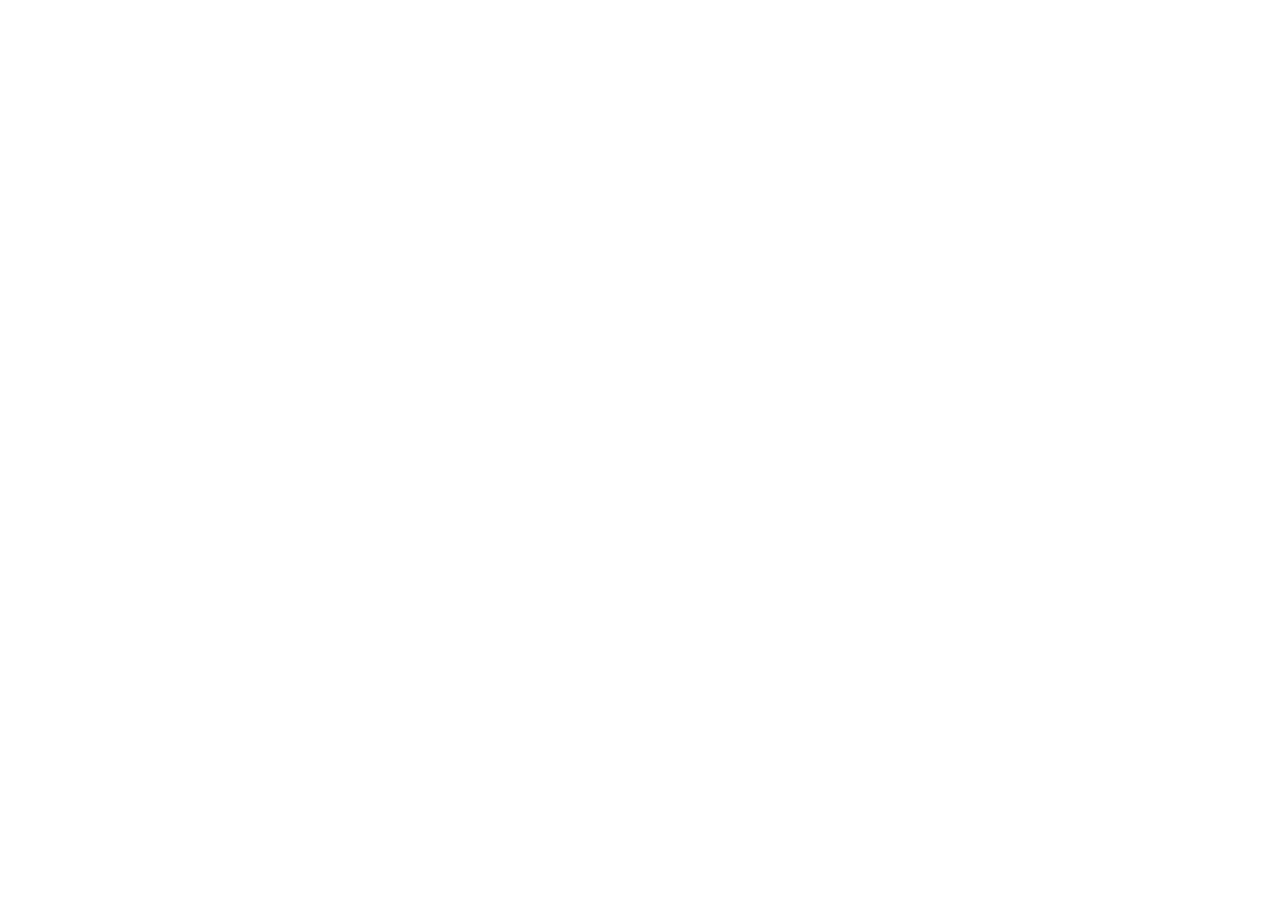
==== variant-1-gate-after-q4.html @ 5114243d "Set up project skeleton: config-driven architecture for IQly quiz flow - CLAUDE.md with hard constra" ====
<!DOCTYPE html>
<html lang="en">
<head>
  <meta charset="UTF-8" />
  <meta name="viewport" content="width=device-width, initial-scale=1, maximum-scale=1" />
  <title>IQly — Variant 1: Email Gate After Q4</title>

  <link rel="stylesheet" href="styles/tokens.css" />
  <link rel="stylesheet" href="styles/base.css" />
  <link rel="stylesheet" href="styles/components.css" />
</head>
<body>
  <div id="app"></div>

  <script src="src/config.js"></script>
  <script src="src/questions.js"></script>
  <script src="src/scoring.js"></script>
  <script src="src/tracking.js"></script>
  <script src="src/state.js"></script>
  <script src="src/screens.js"></script>
  <script src="src/render.js"></script>

  <script>
    // TEST 1 — funnel step: quiz completion -> account creation.
    // Hypothesis: mid-quiz sunk cost + partial-value FOMO converts better
    // than asking after the full 8-question quiz (write-up.md, "Reserved
    // for Part 2", Test candidate #1).
    IQLY.CONFIG.emailGate.afterQuestionIndex = 4;
    IQLY.CONFIG.tracking.variantId = 'variant-1-gate-after-q4';
  </script>

  <script src="src/main.js"></script>
</body>
</html>
---- styles/tokens.css ----
/*
  tokens.css — the ONLY place colors, spacing, and typography are defined.
  base.css and components.css must reference these custom properties, never
  hardcode a value. This is what lets a Part 2 variant restyle a single element
  (e.g. CTA color for an urgency test) without touching layout files.
*/

:root {
  /* Color — neutral, trust-forward palette. No monetary/price cues (see
     write-up.md: early $ signage was an observed trust-signal failure). */
  --color-bg: #ffffff;
  --color-surface: #f6f7fb;
  --color-text: #12131a;
  --color-text-muted: #5a5f72;
  --color-primary: #3d5afe;
  --color-primary-hover: #2e46e0;
  --color-primary-contrast: #ffffff;
  --color-success: #1fa97a;
  --color-border: #e2e4ec;
  --color-progress-track: #e2e4ec;
  --color-progress-fill: #3d5afe;
  --color-toast-bg: #12131a;
  --color-toast-text: #ffffff;

  /* Spacing scale — 4px base unit */
  --space-1: 4px;
  --space-2: 8px;
  --space-3: 12px;
  --space-4: 16px;
  --space-5: 24px;
  --space-6: 32px;
  --space-7: 48px;
  --space-8: 64px;

  /* Typography */
  --font-family: -apple-system, BlinkMacSystemFont, "Segoe UI", Roboto, Helvetica, Arial, sans-serif;
  --font-size-sm: 0.875rem;
  --font-size-base: 1rem;
  --font-size-lg: 1.25rem;
  --font-size-xl: 1.75rem;
  --font-size-xxl: 2.25rem;
  --line-height-base: 1.5;
  --line-height-tight: 1.2;
  --font-weight-regular: 400;
  --font-weight-medium: 600;
  --font-weight-bold: 700;

  /* Shape */
  --radius-sm: 8px;
  --radius-md: 14px;
  --radius-pill: 999px;

  /* Motion */
  --duration-fast: 150ms;
  --duration-base: 300ms;
  --duration-toast: 3000ms; /* mirrors CONFIG.feedback.autoDismissMs default */

  /* Layout */
  --content-max-width: 480px; /* mobile-first: single reading column even on desktop */
  --tap-target-min: 44px;
}
---- styles/base.css ----
/*
  base.css — reset + mobile-first element defaults.
  Authored at phone width first; widened only via min-width media queries,
  per CLAUDE.md. Never a desktop layout scaled down.
*/

*, *::before, *::after {
  box-sizing: border-box;
}

html, body {
  margin: 0;
  padding: 0;
}

body {
  font-family: var(--font-family);
  font-size: var(--font-size-base);
  line-height: var(--line-height-base);
  color: var(--color-text);
  background: var(--color-bg);
  -webkit-font-smoothing: antialiased;
  min-height: 100vh;
  min-height: 100dvh; /* avoids mobile browser chrome jump on quiz screens */
}

h1, h2, h3, p {
  margin: 0;
}

button {
  font-family: inherit;
  font-size: inherit;
  cursor: pointer;
}

input {
  font-family: inherit;
  font-size: inherit;
}

#app {
  width: 100%;
  min-height: 100vh;
  min-height: 100dvh;
  display: flex;
  flex-direction: column;
}

/* Desktop: the flow stays a single centered column rather than stretching
   wide — a quiz reads like a quiz, not a dashboard, on any screen size. */
@media (min-width: 768px) {
  #app {
    max-width: var(--content-max-width);
    margin: 0 auto;
  }
}
---- styles/components.css ----
/*
  components.css — reusable UI primitives: buttons, cards, progress bar,
  toast, form field. Screen-specific one-off layout lives in screens.js
  inline via classes defined here, not new ad-hoc styles per screen.
*/

.screen {
  flex: 1;
  display: flex;
  flex-direction: column;
  padding: var(--space-5) var(--space-4);
  gap: var(--space-5);
}

.btn {
  display: inline-flex;
  align-items: center;
  justify-content: center;
  min-height: var(--tap-target-min);
  padding: var(--space-3) var(--space-5);
  border: none;
  border-radius: var(--radius-pill);
  font-weight: var(--font-weight-medium);
  transition: background var(--duration-fast) ease;
}

.btn-primary {
  background: var(--color-primary);
  color: var(--color-primary-contrast);
  width: 100%;
}

.btn-primary:hover {
  background: var(--color-primary-hover);
}

.card {
  background: var(--color-surface);
  border: 1px solid var(--color-border);
  border-radius: var(--radius-md);
  padding: var(--space-5);
}

/* Progress bar — endowed progress effect starts pre-filled
   (see CONFIG.progress.initialPercent). */
.progress-track {
  width: 100%;
  height: var(--space-2);
  background: var(--color-progress-track);
  border-radius: var(--radius-pill);
  overflow: hidden;
}

.progress-fill {
  height: 100%;
  background: var(--color-progress-fill);
  border-radius: var(--radius-pill);
  transition: width var(--duration-base) ease;
}

/* Toast — non-blocking mid-quiz feedback. Slides in above the question,
   never overlays answer options (write-up.md: competitor pattern). */
.toast {
  position: fixed;
  top: var(--space-4);
  left: 50%;
  transform: translate(-50%, -150%);
  background: var(--color-toast-bg);
  color: var(--color-toast-text);
  padding: var(--space-3) var(--space-5);
  border-radius: var(--radius-pill);
  font-size: var(--font-size-sm);
  transition: transform var(--duration-base) ease;
  z-index: 10;
}

.toast.is-visible {
  transform: translate(-50%, 0);
}

.field {
  display: flex;
  flex-direction: column;
  gap: var(--space-2);
}

.field input {
  min-height: var(--tap-target-min);
  padding: var(--space-3) var(--space-4);
  border: 1px solid var(--color-border);
  border-radius: var(--radius-sm);
  background: var(--color-bg);
  color: var(--color-text);
}

.text-muted {
  color: var(--color-text-muted);
}
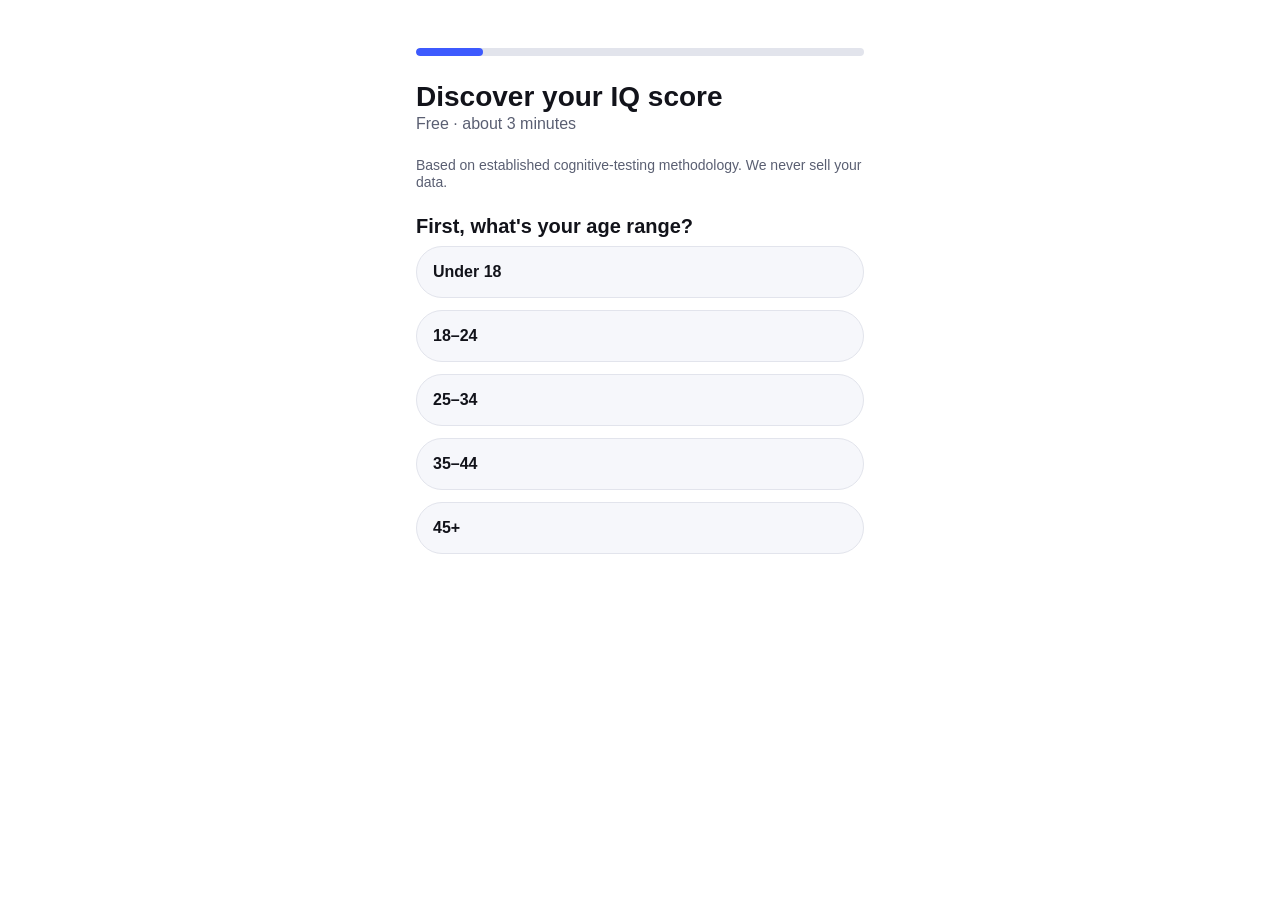
==== commit 9d4ea915: "Build Part 1: full clickable IQly quiz flow - state.js: replaced the index-walk skeleton with a pure" ====
--- a/variant-1-gate-after-q4.html
+++ b/variant-1-gate-after-q4.html
@@ -4,6 +4,7 @@
   <meta charset="UTF-8" />
   <meta name="viewport" content="width=device-width, initial-scale=1, maximum-scale=1" />
   <title>IQly — Variant 1: Email Gate After Q4</title>
+  <link rel="icon" href="data:," />
 
   <link rel="stylesheet" href="styles/tokens.css" />
   <link rel="stylesheet" href="styles/base.css" />
@@ -19,6 +20,7 @@
   <script src="src/state.js"></script>
   <script src="src/screens.js"></script>
   <script src="src/render.js"></script>
+  <script src="src/debug.js"></script>
 
   <script>
     // TEST 1 — funnel step: quiz completion -> account creation.
--- a/styles/base.css
+++ b/styles/base.css
@@ -26,6 +26,22 @@
 
 h1, h2, h3, p {
   margin: 0;
+  line-height: var(--line-height-tight);
+}
+
+h1 {
+  font-size: var(--font-size-xl);
+  font-weight: var(--font-weight-bold);
+}
+
+h2 {
+  font-size: var(--font-size-lg);
+  font-weight: var(--font-weight-bold);
+}
+
+h3 {
+  font-size: var(--font-size-base);
+  font-weight: var(--font-weight-medium);
 }
 
 button {
--- a/styles/components.css
+++ b/styles/components.css
@@ -32,6 +32,44 @@
 
 .btn-primary:hover {
   background: var(--color-primary-hover);
+}
+
+.btn-secondary {
+  background: var(--color-surface);
+  color: var(--color-text);
+  border: 1px solid var(--color-border);
+  width: 100%;
+}
+
+.btn-secondary:hover {
+  background: var(--color-border);
+}
+
+/* Answer/option buttons — stacked full-width on mobile so every option is
+   a full-height tap target; text left-aligned since these read like quiz
+   choices, not centered CTAs. */
+.option-list {
+  display: flex;
+  flex-direction: column;
+  gap: var(--space-3);
+}
+
+.btn-option {
+  justify-content: flex-start;
+  text-align: left;
+  width: 100%;
+  background: var(--color-surface);
+  color: var(--color-text);
+  border: 1px solid var(--color-border);
+  padding: var(--space-4);
+}
+
+.btn-option:hover {
+  border-color: var(--color-primary);
+}
+
+.btn-option:active {
+  background: var(--color-border);
 }
 
 .card {
@@ -93,6 +131,256 @@
   color: var(--color-text);
 }
 
+.field-error {
+  color: #c0392b;
+  font-size: var(--font-size-sm);
+}
+
 .text-muted {
   color: var(--color-text-muted);
 }
+
+.trust-cue {
+  font-size: var(--font-size-sm);
+}
+
+/* Quiz screen */
+.quiz-header {
+  display: flex;
+  align-items: center;
+  justify-content: space-between;
+}
+
+.question-prompt {
+  font-size: var(--font-size-lg);
+  font-weight: var(--font-weight-medium);
+  line-height: var(--line-height-tight);
+}
+
+.question-visual {
+  display: flex;
+  justify-content: center;
+}
+
+.streak-chip {
+  font-size: var(--font-size-sm);
+  font-weight: var(--font-weight-medium);
+  background: var(--color-surface);
+  border-radius: var(--radius-pill);
+  padding: var(--space-1) var(--space-3);
+}
+
+/* Analyzing / labor-illusion screen */
+.screen-analyzing {
+  align-items: center;
+  justify-content: center;
+  text-align: center;
+}
+
+.spinner {
+  width: 40px;
+  height: 40px;
+  border: 3px solid var(--color-border);
+  border-top-color: var(--color-primary);
+  border-radius: 50%;
+  animation: iqly-spin 800ms linear infinite;
+}
+
+@keyframes iqly-spin {
+  to { transform: rotate(360deg); }
+}
+
+.analyzing-steps {
+  list-style: none;
+  margin: 0;
+  padding: 0;
+  display: flex;
+  flex-direction: column;
+  gap: var(--space-2);
+}
+
+.analyzing-step {
+  color: var(--color-text-muted);
+  transition: color var(--duration-base) ease;
+}
+
+.analyzing-step.is-active {
+  color: var(--color-text);
+  font-weight: var(--font-weight-medium);
+}
+
+/* Partial result — curiosity gap: score obscured, standout strength
+   dominant, trust badge sits directly above the CTA (write-up.md: not at
+   the top, not only at the end). */
+.standout-card {
+  text-align: center;
+}
+
+.standout-card h2 {
+  font-size: var(--font-size-xl);
+  margin-top: var(--space-2);
+  text-transform: capitalize;
+}
+
+.score-locked {
+  display: flex;
+  align-items: center;
+  justify-content: center;
+  gap: var(--space-2);
+  padding: var(--space-4);
+  border: 1px dashed var(--color-border);
+  border-radius: var(--radius-md);
+  filter: blur(0.2px);
+}
+
+.score-locked-icon {
+  font-size: var(--font-size-lg);
+}
+
+.score-locked-value {
+  font-size: var(--font-size-xxl);
+  font-weight: var(--font-weight-bold);
+  letter-spacing: 0.1em;
+  color: var(--color-text-muted);
+}
+
+.trust-badge {
+  font-size: var(--font-size-sm);
+  text-align: center;
+}
+
+/* Category breakdown — shared by partial and full result screens */
+.category-list {
+  display: flex;
+  flex-direction: column;
+  gap: var(--space-3);
+}
+
+.category-row {
+  display: grid;
+  grid-template-columns: 80px 1fr auto;
+  align-items: center;
+  gap: var(--space-3);
+}
+
+.category-name {
+  font-size: var(--font-size-sm);
+  text-transform: capitalize;
+}
+
+.category-bar-track {
+  height: var(--space-2);
+  background: var(--color-progress-track);
+  border-radius: var(--radius-pill);
+  overflow: hidden;
+}
+
+.category-bar-fill {
+  height: 100%;
+  background: var(--color-primary);
+  border-radius: var(--radius-pill);
+}
+
+.category-pct {
+  font-size: var(--font-size-sm);
+  min-width: 32px;
+  text-align: right;
+}
+
+/* Full result */
+.score-card {
+  text-align: center;
+}
+
+.score-value {
+  font-size: var(--font-size-xxl);
+  font-weight: var(--font-weight-bold);
+  color: var(--color-primary);
+}
+
+.archetype-badge {
+  display: flex;
+  align-items: center;
+  gap: var(--space-4);
+  padding: var(--space-4);
+  background: var(--color-surface);
+  border-radius: var(--radius-md);
+}
+
+.archetype-icon {
+  font-size: var(--font-size-xxl);
+  color: var(--color-primary);
+}
+
+.archetype-badge h3 {
+  font-size: var(--font-size-lg);
+}
+
+/* Debug panel — QA only, active behind ?debug=1 (src/debug.js). Fixed
+   corner overlay, never shown to normal funnel traffic. */
+.debug-panel {
+  position: fixed;
+  bottom: 0;
+  right: 0;
+  width: 280px;
+  max-height: 40vh;
+  overflow-y: auto;
+  background: rgba(18, 19, 26, 0.95);
+  color: #fff;
+  font-size: 11px;
+  font-family: monospace;
+  z-index: 999;
+  border-top-left-radius: var(--radius-sm);
+}
+
+.debug-header {
+  display: flex;
+  align-items: center;
+  justify-content: space-between;
+  padding: var(--space-2) var(--space-3);
+  border-bottom: 1px solid rgba(255, 255, 255, 0.2);
+  position: sticky;
+  top: 0;
+  background: inherit;
+}
+
+.debug-header button {
+  background: none;
+  border: 1px solid rgba(255, 255, 255, 0.4);
+  color: #fff;
+  border-radius: var(--radius-sm);
+  padding: 2px 8px;
+  font-size: 10px;
+}
+
+.debug-rows {
+  padding: var(--space-2) var(--space-3);
+}
+
+.debug-row {
+  display: flex;
+  gap: var(--space-2);
+  padding: 2px 0;
+  border-bottom: 1px solid rgba(255, 255, 255, 0.08);
+}
+
+.debug-time {
+  opacity: 0.6;
+}
+
+.debug-variant {
+  opacity: 0.8;
+  color: #7fd1ff;
+}
+
+/* Desktop refinements — the shell already centers to a phone-width
+   column (base.css); these are the only widenings past that. */
+@media (min-width: 768px) {
+  .screen {
+    padding: var(--space-7) var(--space-4);
+  }
+
+  .category-row {
+    grid-template-columns: 100px 1fr auto;
+  }
+}
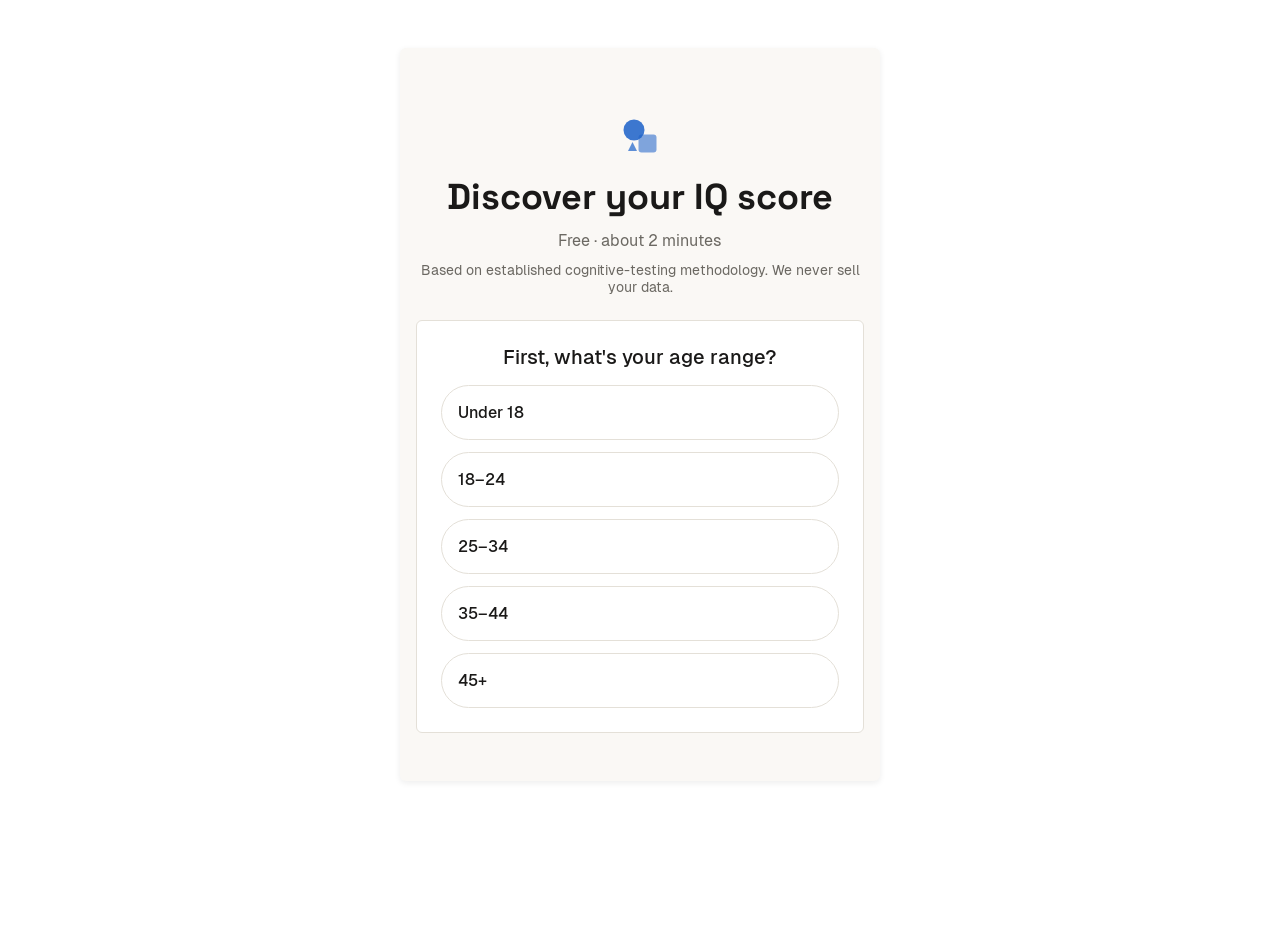
==== commit a7ff7444: "Add persistence functionality to quiz flow for improved user experience Implemented a new `persisten" ====
--- a/variant-1-gate-after-q4.html
+++ b/variant-1-gate-after-q4.html
@@ -17,6 +17,7 @@
   <script src="src/questions.js"></script>
   <script src="src/scoring.js"></script>
   <script src="src/tracking.js"></script>
+  <script src="src/persistence.js"></script>
   <script src="src/state.js"></script>
   <script src="src/screens.js"></script>
   <script src="src/render.js"></script>
--- a/styles/tokens.css
+++ b/styles/tokens.css
@@ -3,24 +3,85 @@
   base.css and components.css must reference these custom properties, never
   hardcode a value. This is what lets a Part 2 variant restyle a single element
   (e.g. CTA color for an urgency test) without touching layout files.
+
+  Branding pass (2026-09-25): navy accent + Space Grotesk/Geist Sans, merged
+  from a proposed tokens.css rather than replacing this file wholesale — see
+  docs/AI_WORKFLOW.md for what changed and why. Fonts embedded locally as
+  woff2 under ./fonts/ (no CDN — required for offline file:// use and for the
+  wkhtmltoimage export pipeline, see creatives/export.js).
 */
 
+/* woff2 first for every real browser; a woff fallback per weight covers
+   creatives/export.js's wkhtmltoimage renderer, whose Qt WebKit predates
+   woff2 support entirely (same class of "old renderer, modern format"
+   gap as its lack of var() support — see that file's header comment). */
+@font-face {
+  font-family: 'Space Grotesk';
+  src: url('./fonts/SpaceGrotesk-Bold.woff2') format('woff2'),
+       url('./fonts/SpaceGrotesk-Bold.woff') format('woff');
+  font-weight: 700;
+  font-display: swap;
+}
+@font-face {
+  font-family: 'Space Grotesk';
+  src: url('./fonts/SpaceGrotesk-Medium.woff2') format('woff2'),
+       url('./fonts/SpaceGrotesk-Medium.woff') format('woff');
+  font-weight: 500;
+  font-display: swap;
+}
+@font-face {
+  font-family: 'Geist Sans';
+  src: url('./fonts/Geist-Regular.woff2') format('woff2'),
+       url('./fonts/Geist-Regular.woff') format('woff');
+  font-weight: 400;
+  font-display: swap;
+}
+@font-face {
+  font-family: 'Geist Sans';
+  src: url('./fonts/Geist-Medium.woff2') format('woff2'),
+       url('./fonts/Geist-Medium.woff') format('woff');
+  font-weight: 500;
+  font-display: swap;
+}
+@font-face {
+  font-family: 'Geist Sans';
+  src: url('./fonts/Geist-SemiBold.woff2') format('woff2'),
+       url('./fonts/Geist-SemiBold.woff') format('woff');
+  font-weight: 600;
+  font-display: swap;
+}
+
 :root {
-  /* Color — neutral, trust-forward palette. No monetary/price cues (see
-     write-up.md: early $ signage was an observed trust-signal failure). */
-  --color-bg: #ffffff;
-  --color-surface: #f6f7fb;
-  --color-text: #12131a;
-  --color-text-muted: #5a5f72;
-  --color-primary: #3d5afe;
-  --color-primary-hover: #2e46e0;
+  /* Color — navy accent, warm neutrals (see docs/AI_WORKFLOW.md: replaces
+     the earlier cool-blue/pure-white palette). No monetary/price cues
+     (write-up.md: early $ signage was an observed trust-signal failure). */
+  --color-bg: #FAF8F5;
+  --color-surface: #FFFFFF;
+  --color-text: #1A1918;
+  --color-text-muted: #6B6862;
+  --color-primary: #1C61C9;
+  --color-primary-hover: #17509E;
+  --color-primary-soft: #E8EFFC;
   --color-primary-contrast: #ffffff;
-  --color-success: #1fa97a;
-  --color-border: #e2e4ec;
-  --color-progress-track: #e2e4ec;
-  --color-progress-fill: #3d5afe;
-  --color-toast-bg: #12131a;
-  --color-toast-text: #ffffff;
+  --color-success: #1E7A4C;
+  --color-success-bg: #E7F3EC;
+  --color-border: #E4E0D8;
+
+  /* Dashboard verdict tags (docs/dashboard.md) — danger/warning added
+     alongside the existing success pair, same naming + contrast approach
+     (dark text-safe hue on a light tint background). */
+  --color-danger: #B3261E;
+  --color-danger-bg: #FBEAE9;
+  --color-warning: #8A5A00;
+  --color-warning-bg: #FCF0D9;
+
+  /* Progress bar / toast — kept as their own tokens (not in the proposal)
+     but re-pointed at the new palette rather than dropped, since
+     components.css references them directly. */
+  --color-progress-track: var(--color-border);
+  --color-progress-fill: var(--color-primary);
+  --color-toast-bg: var(--color-success);
+  --color-toast-text: var(--color-success-bg);
 
   /* Spacing scale — 4px base unit */
   --space-1: 4px;
@@ -33,7 +94,8 @@
   --space-8: 64px;
 
   /* Typography */
-  --font-family: -apple-system, BlinkMacSystemFont, "Segoe UI", Roboto, Helvetica, Arial, sans-serif;
+  --font-heading: 'Space Grotesk', -apple-system, BlinkMacSystemFont, sans-serif;
+  --font-family: 'Geist Sans', -apple-system, BlinkMacSystemFont, "Segoe UI", Roboto, Helvetica, Arial, sans-serif;
   --font-size-sm: 0.875rem;
   --font-size-base: 1rem;
   --font-size-lg: 1.25rem;
@@ -42,12 +104,15 @@
   --line-height-base: 1.5;
   --line-height-tight: 1.2;
   --font-weight-regular: 400;
-  --font-weight-medium: 600;
+  --font-weight-medium: 500;
   --font-weight-bold: 700;
 
-  /* Shape */
-  --radius-sm: 8px;
-  --radius-md: 14px;
+  /* Shape — tighter radii per the branding pass (was 8/14px + a pill
+     token); --radius-pill is kept since components.css relies on it for
+     buttons/chips/progress tracks, which the proposal didn't cover. */
+  --radius-sm: 4px;
+  --radius-md: 6px;
+  --radius-lg: 10px;
   --radius-pill: 999px;
 
   /* Motion */
@@ -55,6 +120,11 @@
   --duration-base: 300ms;
   --duration-toast: 3000ms; /* mirrors CONFIG.feedback.autoDismissMs default */
 
+  /* Elevation */
+  --shadow-sm: 0 1px 2px rgba(26, 25, 24, 0.06);
+  --shadow-md: 0 2px 6px rgba(26, 25, 24, 0.08);
+  --shadow-card: var(--shadow-md);
+
   /* Layout */
   --content-max-width: 480px; /* mobile-first: single reading column even on desktop */
   --tap-target-min: 44px;
--- a/styles/base.css
+++ b/styles/base.css
@@ -29,19 +29,23 @@
   line-height: var(--line-height-tight);
 }
 
+/* Headings carry the branded display face (Space Grotesk); body/UI text
+   stays on var(--font-family) from body. */
+h1, h2, h3 {
+  font-family: var(--font-heading);
+  font-weight: var(--font-weight-bold);
+}
+
 h1 {
   font-size: var(--font-size-xl);
-  font-weight: var(--font-weight-bold);
 }
 
 h2 {
   font-size: var(--font-size-lg);
-  font-weight: var(--font-weight-bold);
 }
 
 h3 {
   font-size: var(--font-size-base);
-  font-weight: var(--font-weight-medium);
 }
 
 button {
@@ -64,10 +68,23 @@
 }
 
 /* Desktop: the flow stays a single centered column rather than stretching
-   wide — a quiz reads like a quiz, not a dashboard, on any screen size. */
+   wide — a quiz reads like a quiz, not a dashboard, on any screen size.
+   The surrounding space is deliberately styled (a tinted page background
+   behind a shadowed card), not left as unstyled empty white — otherwise a
+   narrow centered column on a wide viewport just looks like a rendering
+   bug rather than an intentional layout. */
 @media (min-width: 768px) {
+  body {
+    background: var(--color-surface);
+  }
+
   #app {
     max-width: var(--content-max-width);
-    margin: 0 auto;
+    min-height: auto;
+    margin: var(--space-7) auto;
+    background: var(--color-bg);
+    border-radius: var(--radius-md);
+    box-shadow: var(--shadow-card);
+    overflow: hidden;
   }
 }
--- a/styles/components.css
+++ b/styles/components.css
@@ -43,6 +43,28 @@
 
 .btn-secondary:hover {
   background: var(--color-border);
+}
+
+/* Accent button — the fullResult -> upsell entry point. A real, visually
+   distinct CTA (not a bare text link), but an outlined one: solid
+   .btn-primary stays reserved for the core flow's own actions (quiz,
+   email gate), so this reads as "a genuine offer" without competing with
+   or outranking the actions that actually complete the funnel. */
+.btn-accent {
+  background: var(--color-bg);
+  color: var(--color-primary);
+  border: 2px solid var(--color-primary);
+  width: 100%;
+}
+
+.btn-accent:hover {
+  background: var(--color-surface);
+}
+
+.btn.is-disabled,
+.btn:disabled {
+  opacity: 0.6;
+  cursor: default;
 }
 
 /* Answer/option buttons — stacked full-width on mobile so every option is
@@ -72,6 +94,94 @@
   background: var(--color-border);
 }
 
+.option-label {
+  flex: 1 1 auto;
+}
+
+/* Pattern/spatial options with an optionShapes entry (questions.js) — a
+   2x2 icon grid instead of the text options' single column. One rule set,
+   one proportion (icon = 44% of its cell, always — see .option-icon-wrap
+   below) — the icon/button sizing here used to be two independent pixel
+   numbers hand-tuned against each other; this is the rewrite that removes
+   that class of bug instead of re-tuning it again. */
+.option-grid {
+  display: grid;
+  grid-template-columns: 1fr 1fr;
+  /* A definite height (not max-height) split across 2 fr rows, not
+     aspect-ratio, is what actually caps total footprint. max-height
+     alone doesn't shrink aspect-ratio:1/1 cells — their height is driven
+     by column width regardless of a max-height on the parent, so at
+     narrow widths a wide-enough column still produces cells taller than
+     the cap, overflowing past it (confirmed at all 3 verification widths:
+     360/390/480 all overflowed the viewport, not just clipped vertically).
+     grid-template-rows: 1fr 1fr against a real height guarantees both
+     rows fit, full stop — cells come out rectangular rather than
+     perfectly square, a deliberate trade for "never scrolls, ever". */
+  grid-template-rows: 1fr 1fr;
+  /* 42vh (the initially-tried value) left the quiz screen 18px taller
+     than the viewport at 360x640 specifically — verified with Puppeteer
+     (document.documentElement.scrollHeight vs clientHeight), not just
+     eyeballed. 36vh closes that with margin at all 3 verification
+     widths, confirmed the same way. */
+  height: clamp(160px, 36vh, 300px);
+  gap: var(--space-3);
+}
+
+.btn-option-grid {
+  /* Grid items default to min-width: auto, which lets a cell's own
+     content (the option label's text) force its track wider than its
+     1fr share — confirmed as a real horizontal-overflow bug at all 3
+     verification widths (360/390/480), not just a theoretical one. This
+     overrides that default so the fixed 2-column split actually holds. */
+  min-width: 0;
+  /* The icon-wrap's 55% width was resolving correctly against this card's
+     own content-box (confirmed via getBoundingClientRect — not a sizing
+     bug), but the card itself was stretching to its full 1fr grid-track
+     width regardless, so "55% of a big card" still read as a small icon
+     lost in a big mostly-empty card. Capping the card's own width is what
+     actually makes the icon the dominant visual element — justify-self
+     centers the now-narrower card within its still-full-width track. */
+  max-width: 180px;
+  justify-self: center;
+  display: flex;
+  flex-direction: column;
+  align-items: center;
+  justify-content: center;
+  gap: var(--space-2);
+  padding: var(--space-3);
+  min-height: var(--tap-target-min);
+  border-radius: var(--radius-md);
+}
+
+/* The single proportion rule: the icon is always 55% of its own cell's
+   (now width-capped) content box, both scaling together. Never set an
+   icon pixel size and a cell pixel size as two separate decisions. */
+.btn-option-grid .option-icon-wrap {
+  width: 55%;
+  aspect-ratio: 1 / 1;
+}
+
+.option-icon {
+  width: 100%;
+  height: 100%;
+  display: block;
+  /* Without explicit width/height attributes on the <svg> (deliberate —
+     see questions.js's optionIcon()), a browser can't resolve width:100%
+     for min-content purposes and falls back to the default replaced-
+     element intrinsic size (300x150) when computing how wide this forces
+     its ancestors to be — confirmed as the actual root cause of the grid
+     overflow at all 3 verification widths, not the grid-track math itself.
+     optionIcon()'s viewBox is always square (canvasSize x canvasSize), so
+     this ratio is always correct and lets 100%/100% resolve properly
+     instead of contributing a phantom 300px-wide min-content. */
+  aspect-ratio: 1 / 1;
+}
+
+.btn-option-grid .option-label {
+  font-size: var(--font-size-sm);
+  text-align: center;
+}
+
 .card {
   background: var(--color-surface);
   border: 1px solid var(--color-border);
@@ -97,22 +207,26 @@
 }
 
 /* Toast — non-blocking mid-quiz feedback. Slides in above the question,
-   never overlays answer options (write-up.md: competitor pattern). */
+   never overlays answer options (write-up.md: competitor pattern). Success
+   green (not the earlier black) plus a fade + slight slide, matching the
+   fade/translateY convention already used by .toast-slot-text below. */
 .toast {
   position: fixed;
   top: var(--space-4);
   left: 50%;
+  opacity: 0;
   transform: translate(-50%, -150%);
   background: var(--color-toast-bg);
   color: var(--color-toast-text);
   padding: var(--space-3) var(--space-5);
   border-radius: var(--radius-pill);
   font-size: var(--font-size-sm);
-  transition: transform var(--duration-base) ease;
+  transition: transform var(--duration-base) ease, opacity var(--duration-base) ease;
   z-index: 10;
 }
 
 .toast.is-visible {
+  opacity: 1;
   transform: translate(-50%, 0);
 }
 
@@ -144,17 +258,128 @@
   font-size: var(--font-size-sm);
 }
 
+/* Entry hero — the whole point is that this reads as a landing moment,
+   not "question 1 of 8": centered, more air, a larger headline than any
+   quiz question ever gets. */
+.entry-hero {
+  display: flex;
+  flex-direction: column;
+  align-items: center;
+  text-align: center;
+  gap: var(--space-3);
+  padding-top: var(--space-4);
+}
+
+.entry-hero h1 {
+  font-size: var(--font-size-xxl);
+}
+
+.entry-icon {
+  margin-bottom: var(--space-1);
+}
+
+.entry-question-card {
+  display: flex;
+  flex-direction: column;
+  gap: var(--space-4);
+}
+
+.entry-question-card .question-prompt {
+  text-align: center;
+}
+
 /* Quiz screen */
+
+/* Mid-quiz percentile feedback — a dedicated, always-present slot rather
+   than a floating overlay, so it can never cover the question or answer
+   options below it. Height is reserved constantly; only the pill inside
+   fades/slides in and out, so nothing else in the layout ever shifts. */
+.toast-slot {
+  min-height: 40px;
+  display: flex;
+  align-items: center;
+  justify-content: center;
+  /* .screen's gap (--space-5, 24px) applies above AND below this slot,
+     stacking with its own 40px height into 88px of dead air between the
+     progress bar and the quiz-header (measured via Puppeteer, not
+     eyeballed: 24+40+24 exactly). The 40px slot itself is load-bearing
+     (mid-quiz toast feature) and stays; these negative margins claw back
+     16px of the surrounding gap on each side, shrinking it to 8px without
+     touching .screen's shared gap value (which every other screen also
+     uses and shouldn't change). */
+  margin: -16px 0;
+}
+
+.toast-slot-text {
+  opacity: 0;
+  transform: translateY(-6px);
+  transition: opacity var(--duration-base) ease, transform var(--duration-base) ease;
+  background: var(--color-toast-bg);
+  color: var(--color-toast-text);
+  padding: var(--space-2) var(--space-4);
+  border-radius: var(--radius-pill);
+  font-size: var(--font-size-sm);
+}
+
+.toast-slot-text.is-visible {
+  opacity: 1;
+  transform: translateY(0);
+}
+
 .quiz-header {
   display: flex;
   align-items: center;
   justify-content: space-between;
+}
+
+/* Brand mark's own row, top-left of the quiz screen, above the progress
+   bar and everything else — not sharing a line with "Question X of Y". */
+.quiz-brand {
+  display: flex;
+}
+
+.quiz-logo {
+  flex-shrink: 0;
+}
+
+/* Reserves consistent vertical space regardless of prompt length or
+   whether this question has a visual, so the option buttons below never
+   shift position between questions (see screens.js quiz()). */
+.question-content {
+  min-height: 168px;
+  display: flex;
+  flex-direction: column;
+  justify-content: center;
+  gap: var(--space-4);
 }
 
 .question-prompt {
   font-size: var(--font-size-lg);
   font-weight: var(--font-weight-medium);
   line-height: var(--line-height-tight);
+}
+
+/* Sequence prompts ("2, 4, 6, 8, __"): keep the number list + blank on one
+   line regardless of prompt length or viewport width (docs/fixes.md Tier
+   1 — this used to wrap mid-sequence), and give the blank a visibly
+   distinct chip instead of plain "__" text. */
+.sequence-line {
+  display: inline-block;
+  white-space: nowrap;
+}
+
+.sequence-blank {
+  display: inline-flex;
+  align-items: center;
+  justify-content: center;
+  min-width: 1.6em;
+  height: 1.6em;
+  padding: 0 var(--space-1);
+  background: var(--color-primary);
+  color: var(--color-primary-contrast);
+  border-radius: var(--radius-sm);
+  font-weight: var(--font-weight-bold);
+  vertical-align: middle;
 }
 
 .question-visual {
@@ -209,6 +434,18 @@
   font-weight: var(--font-weight-medium);
 }
 
+/* Post-email processing screen — same spinner-centered layout as
+   .screen-analyzing, brief single-message variant (docs/fixes.md item 3). */
+.screen-processing-result {
+  align-items: center;
+  justify-content: center;
+  text-align: center;
+}
+
+.processing-message {
+  color: var(--color-text-muted);
+}
+
 /* Partial result — curiosity gap: score obscured, standout strength
    dominant, trust badge sits directly above the CTA (write-up.md: not at
    the top, not only at the end). */
@@ -222,31 +459,39 @@
   text-transform: capitalize;
 }
 
-.score-locked {
-  display: flex;
-  align-items: center;
-  justify-content: center;
+/* Percentile teaser — a bell curve with a single "you are here" marker
+   (screens.js percentileCurve()), no exact number anywhere on this
+   screen. The SVG is intrinsically responsive (viewBox + width:100%), so
+   it scales correctly down to ~360px without clipping. */
+.percentile-teaser {
+  display: flex;
+  flex-direction: column;
+  align-items: center;
   gap: var(--space-2);
   padding: var(--space-4);
   border: 1px dashed var(--color-border);
   border-radius: var(--radius-md);
-  filter: blur(0.2px);
-}
-
-.score-locked-icon {
-  font-size: var(--font-size-lg);
-}
-
-.score-locked-value {
-  font-size: var(--font-size-xxl);
-  font-weight: var(--font-weight-bold);
-  letter-spacing: 0.1em;
-  color: var(--color-text-muted);
+}
+
+.percentile-curve {
+  width: 100%;
+  max-width: 320px;
 }
 
 .trust-badge {
   font-size: var(--font-size-sm);
   text-align: center;
+}
+
+/* Inline email capture on partialResult — visually separated from the
+   result teaser above it since it's a distinct ask, but on the same
+   screen: no intermediate click on the funnel's steepest drop-off. */
+.inline-gate {
+  display: flex;
+  flex-direction: column;
+  gap: var(--space-3);
+  padding-top: var(--space-5);
+  border-top: 1px solid var(--color-border);
 }
 
 /* Category breakdown — shared by partial and full result screens */
@@ -281,10 +526,11 @@
   border-radius: var(--radius-pill);
 }
 
-.category-pct {
-  font-size: var(--font-size-sm);
-  min-width: 32px;
+.category-tier {
+  font-size: var(--font-size-sm);
+  min-width: 96px;
   text-align: right;
+  white-space: nowrap;
 }
 
 /* Full result */
@@ -314,6 +560,48 @@
 
 .archetype-badge h3 {
   font-size: var(--font-size-lg);
+}
+
+/* Post-signup upsell teaser. Stacks on mobile, side-by-side on desktop
+   (see the grid-template-columns override in the desktop block below).
+   The premium card gets a distinct border + a plain text badge — no
+   countdown/urgency treatment, that would clash with the credibility the
+   whole flow is built on. */
+.upsell-grid {
+  display: grid;
+  grid-template-columns: 1fr;
+  gap: var(--space-4);
+}
+
+.upsell-card {
+  display: flex;
+  flex-direction: column;
+  align-items: flex-start;
+  gap: var(--space-2);
+}
+
+.upsell-card-premium {
+  border: 2px solid var(--color-primary);
+}
+
+.upsell-badge {
+  background: var(--color-primary);
+  color: var(--color-primary-contrast);
+  font-size: var(--font-size-sm);
+  font-weight: var(--font-weight-medium);
+  padding: 2px var(--space-3);
+  border-radius: var(--radius-pill);
+}
+
+.upsell-price {
+  font-size: var(--font-size-lg);
+  font-weight: var(--font-weight-bold);
+  color: var(--color-primary);
+  margin-top: var(--space-2);
+}
+
+.upsell-card .btn {
+  margin-top: auto;
 }
 
 /* Debug panel — QA only, active behind ?debug=1 (src/debug.js). Fixed
@@ -383,4 +671,254 @@
   .category-row {
     grid-template-columns: 100px 1fr auto;
   }
-}
+
+  .upsell-grid {
+    grid-template-columns: 1fr 1fr;
+  }
+}
+
+/* Dashboard (dashboard.html) — a report page, not a funnel screen, so it
+   uses its own wide container rather than #app's phone-width column
+   (base.css). Reuses .card/.btn tokens throughout for visual consistency
+   with the flow it's reporting on. */
+.dashboard {
+  width: 100%;
+  max-width: 960px;
+  margin: 0 auto;
+  padding: var(--space-5) var(--space-4) var(--space-8);
+  display: flex;
+  flex-direction: column;
+  gap: var(--space-6);
+}
+
+.dashboard-header h1 {
+  font-size: var(--font-size-xl);
+}
+
+/* Simulated-data banner — deliberately given the same visual weight as
+   the rest of the page (docs/dashboard.md: not a small subtle notice),
+   so nobody mistakes these numbers for real tracking.js output. */
+.dashboard-banner {
+  display: flex;
+  align-items: center;
+  gap: var(--space-3);
+  padding: var(--space-4) var(--space-5);
+  background: var(--color-warning-bg);
+  color: var(--color-warning);
+  border: 1px solid var(--color-warning);
+  border-radius: var(--radius-md);
+  font-weight: var(--font-weight-medium);
+}
+
+.dashboard-section h2 {
+  margin-bottom: var(--space-4);
+}
+
+/* Net-CVR summary chart — a small at-a-glance bar chart above the funnel
+   rows, not the page's focal point. The SVG itself is intrinsically
+   responsive (viewBox + width:100%), so this wrapper only caps its max
+   width and centers it. */
+.net-cvr-chart {
+  max-width: 560px;
+  margin: 0 auto;
+}
+
+.net-cvr-chart-svg {
+  width: 100%;
+  height: auto;
+  display: block;
+}
+
+.net-cvr-chart-caption {
+  max-width: 560px;
+  margin: var(--space-2) auto 0;
+  text-align: center;
+}
+
+/* Funnel comparison — one row per test (control vs. that test's own
+   primary/guardrail stage), not one combined chart across all 3 variants
+   (docs/dashboard.md: rejected as visually crowded). */
+.funnel-rows {
+  display: flex;
+  flex-direction: column;
+  gap: var(--space-4);
+}
+
+.funnel-row {
+  display: flex;
+  flex-direction: column;
+  gap: var(--space-3);
+}
+
+.funnel-row-label {
+  font-weight: var(--font-weight-medium);
+}
+
+.funnel-track {
+  display: flex;
+  flex-direction: column;
+  gap: var(--space-2);
+}
+
+.funnel-step {
+  display: grid;
+  grid-template-columns: 1fr auto;
+  align-items: center;
+  gap: var(--space-3);
+  padding: var(--space-2) var(--space-3);
+  border-radius: var(--radius-sm);
+  background: var(--color-surface);
+  border: 1px solid var(--color-border);
+  font-size: var(--font-size-sm);
+}
+
+.funnel-step-value {
+  font-weight: var(--font-weight-bold);
+  white-space: nowrap;
+}
+
+/* Guardrail step is visually distinct from a plain comparison row — its
+   value color signals whether it moved in a healthy or worrying direction
+   (set per-card via .is-good / .is-bad, not hardcoded here). */
+.funnel-step.is-guardrail {
+  border-style: dashed;
+}
+
+.funnel-step-value.is-good {
+  color: var(--color-success);
+}
+
+.funnel-step-value.is-bad {
+  color: var(--color-danger);
+}
+
+/* Test cards */
+.test-cards {
+  display: flex;
+  flex-direction: column;
+  gap: var(--space-5);
+}
+
+.test-card {
+  display: flex;
+  flex-direction: column;
+  gap: var(--space-4);
+}
+
+.test-card-header {
+  display: flex;
+  align-items: flex-start;
+  justify-content: space-between;
+  gap: var(--space-3);
+  flex-wrap: wrap;
+}
+
+.kpi-grid {
+  display: flex;
+  flex-direction: column;
+  gap: var(--space-3);
+}
+
+.kpi-row {
+  display: flex;
+  flex-direction: column;
+  gap: var(--space-1);
+  padding: var(--space-3);
+  background: var(--color-bg);
+  border-radius: var(--radius-sm);
+}
+
+.kpi-label {
+  font-size: var(--font-size-sm);
+  color: var(--color-text-muted);
+}
+
+.kpi-value {
+  font-weight: var(--font-weight-bold);
+}
+
+/* Pairs the text KPI value with its inline before/after bar (kpiBarSvg()
+   in dashboard.html) — wraps at narrow widths rather than clipping the
+   bar off the edge of the card. */
+.kpi-value-row {
+  display: flex;
+  align-items: center;
+  justify-content: space-between;
+  flex-wrap: wrap;
+  gap: var(--space-2);
+}
+
+.kpi-bar {
+  flex-shrink: 0;
+  display: inline-flex;
+}
+
+/* Net-CVR math — shown explicitly rather than just stating the final
+   number, so the reader can verify the multiplication themselves
+   (docs/dashboard.md: Tests 2 & 3 only). */
+.net-cvr-math {
+  font-family: monospace;
+  font-size: var(--font-size-sm);
+  padding: var(--space-3);
+  background: var(--color-bg);
+  border-radius: var(--radius-sm);
+  overflow-x: auto;
+  white-space: nowrap;
+}
+
+.net-cvr-result {
+  font-weight: var(--font-weight-bold);
+}
+
+/* Verdict tag — the one thing on each card that must be scannable without
+   reading the rest (docs/dashboard.md). Color alone never carries the
+   meaning: the word itself (Ship/Kill/Inconclusive) is always present. */
+.verdict-tag {
+  display: inline-flex;
+  align-items: center;
+  padding: var(--space-1) var(--space-3);
+  border-radius: var(--radius-pill);
+  font-size: var(--font-size-sm);
+  font-weight: var(--font-weight-bold);
+  white-space: nowrap;
+}
+
+.verdict-tag--ship {
+  background: var(--color-success-bg);
+  color: var(--color-success);
+}
+
+.verdict-tag--kill {
+  background: var(--color-danger-bg);
+  color: var(--color-danger);
+}
+
+.verdict-tag--inconclusive {
+  background: var(--color-warning-bg);
+  color: var(--color-warning);
+}
+
+/* Callout inside a card flagging that the primary KPI alone would have
+   read as a win — the whole point of the guardrail framing, so it's never
+   left implicit (docs/dashboard.md). */
+.guardrail-callout {
+  padding: var(--space-3);
+  border-left: 3px solid var(--color-warning);
+  background: var(--color-warning-bg);
+  border-radius: var(--radius-sm);
+  font-size: var(--font-size-sm);
+}
+
+@media (min-width: 768px) {
+  .dashboard {
+    padding: var(--space-7) var(--space-5) var(--space-8);
+  }
+
+  .kpi-grid {
+    flex-direction: row;
+  }
+
+  .kpi-row {
+    flex: 1;
+  }
+}
